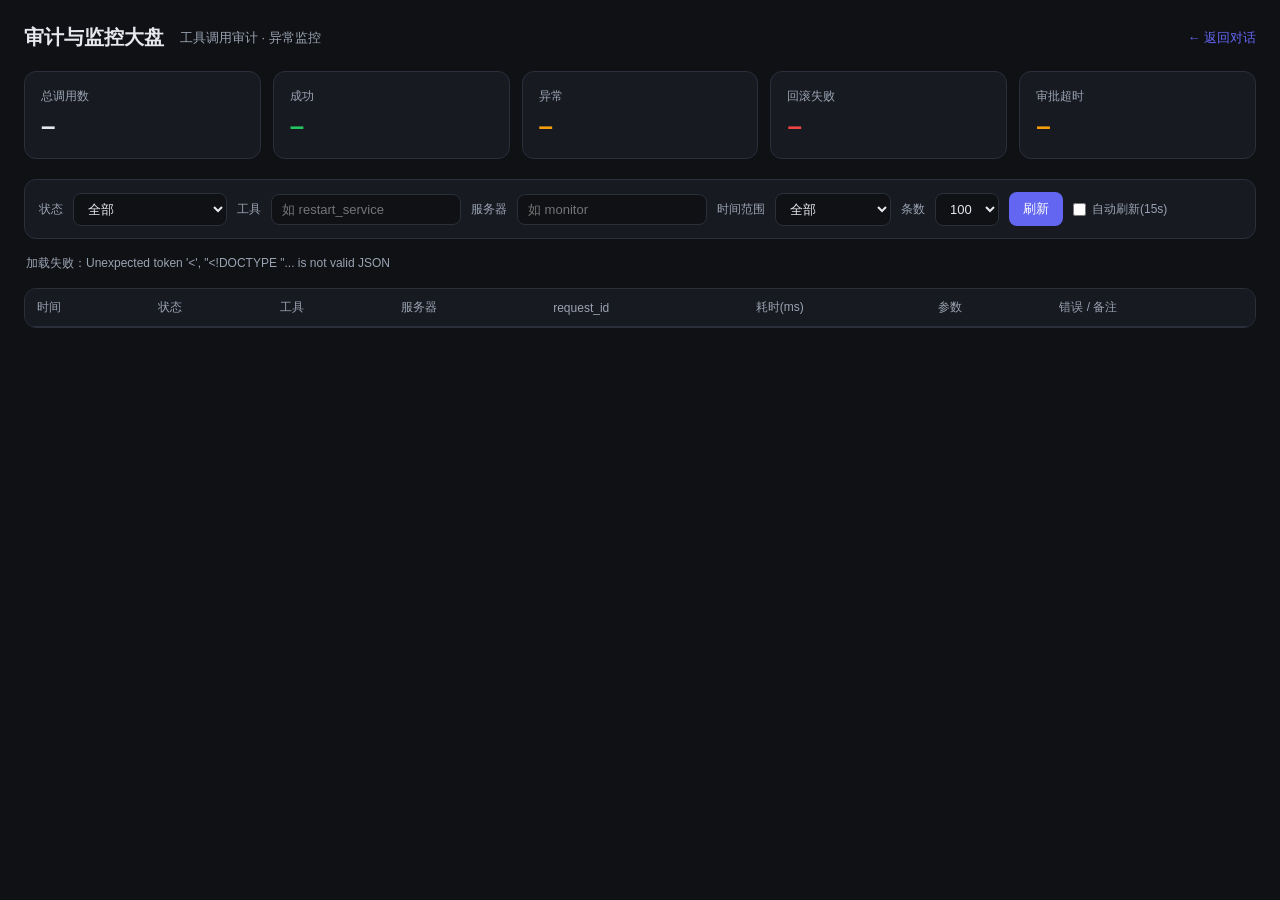
==== static/audit.html @ 4da2bb93 "feat: 审计可视化 + agent 自身监控 (D2)：/audit 大盘 + 审批超时/回滚失败告警 - audit_logger 增加 query(状态/工具/服务器/时间范围过滤) + st" ====
<!DOCTYPE html>
<html lang="zh-CN">
<head>
    <meta charset="UTF-8">
    <meta name="viewport" content="width=device-width, initial-scale=1.0">
    <title>审计与监控大盘 · AIOps Agent</title>
    <link rel="icon" href="data:image/svg+xml,%3Csvg xmlns='http://www.w3.org/2000/svg' viewBox='0 0 24 24'%3E%3Cdefs%3E%3ClinearGradient id='g' x1='0' y1='0' x2='1' y2='1'%3E%3Cstop offset='0' stop-color='%236366f1'/%3E%3Cstop offset='1' stop-color='%238b5cf6'/%3E%3C/linearGradient%3E%3C/defs%3E%3Crect width='24' height='24' rx='6' fill='url(%23g)'/%3E%3Cpath d='M12 5l2.1 4.9L19 12l-4.9 2.1L12 19l-2.1-4.9L5 12l4.9-2.1z' fill='white'/%3E%3C/svg%3E">
    <style>
        :root {
            --bg: #0f1115;
            --panel: #171a21;
            --border: #2a2f3a;
            --text: #e6e8ee;
            --text-dim: #9aa3b2;
            --accent: #6366f1;
            --green: #22c55e;
            --red: #ef4444;
            --orange: #f59e0b;
            --yellow: #eab308;
            --purple: #a855f7;
        }
        :root[data-theme="light"] {
            --bg: #f4f5f9;
            --panel: #ffffff;
            --border: #e2e5ec;
            --text: #1a1d26;
            --text-dim: #5b6472;
            --accent: #6366f1;
            --green: #16a34a;
            --red: #dc2626;
            --orange: #d97706;
            --yellow: #ca8a04;
            --purple: #9333ea;
        }
        * { box-sizing: border-box; margin: 0; padding: 0; }
        body {
            background: var(--bg);
            color: var(--text);
            font-family: -apple-system, BlinkMacSystemFont, "Segoe UI", "PingFang SC", "Microsoft YaHei", sans-serif;
            padding: 24px;
            min-height: 100vh;
        }
        a { color: var(--accent); }
        .topbar {
            display: flex;
            align-items: center;
            gap: 16px;
            margin-bottom: 20px;
        }
        .topbar h1 { font-size: 20px; font-weight: 600; }
        .topbar .sub { color: var(--text-dim); font-size: 13px; }
        .topbar .spacer { flex: 1; }
        .topbar a.back { font-size: 13px; text-decoration: none; }

        .cards { display: grid; grid-template-columns: repeat(auto-fit, minmax(150px, 1fr)); gap: 12px; margin-bottom: 20px; }
        .card {
            background: var(--panel);
            border: 1px solid var(--border);
            border-radius: 12px;
            padding: 16px;
        }
        .card .label { color: var(--text-dim); font-size: 12px; margin-bottom: 6px; }
        .card .value { font-size: 26px; font-weight: 700; }
        .card .value.good { color: var(--green); }
        .card .value.bad { color: var(--red); }
        .card .value.warn { color: var(--orange); }

        .toolbar {
            display: flex;
            flex-wrap: wrap;
            gap: 10px;
            align-items: center;
            background: var(--panel);
            border: 1px solid var(--border);
            border-radius: 12px;
            padding: 12px 14px;
            margin-bottom: 16px;
        }
        .toolbar label { font-size: 12px; color: var(--text-dim); }
        select, input {
            background: var(--bg);
            color: var(--text);
            border: 1px solid var(--border);
            border-radius: 8px;
            padding: 7px 10px;
            font-size: 13px;
        }
        select:focus, input:focus { outline: 1px solid var(--accent); }
        .btn {
            background: var(--accent);
            color: #fff;
            border: none;
            border-radius: 8px;
            padding: 8px 14px;
            font-size: 13px;
            cursor: pointer;
        }
        .btn:hover { opacity: .9; }
        .auto-label { display: flex; align-items: center; gap: 6px; font-size: 12px; color: var(--text-dim); cursor: pointer; }

        .table-wrap {
            background: var(--panel);
            border: 1px solid var(--border);
            border-radius: 12px;
            overflow: auto;
        }
        table { width: 100%; border-collapse: collapse; font-size: 13px; }
        th, td { padding: 10px 12px; text-align: left; border-bottom: 1px solid var(--border); white-space: nowrap; }
        th { color: var(--text-dim); font-weight: 500; font-size: 12px; position: sticky; top: 0; background: var(--panel); }
        tr:last-child td { border-bottom: none; }
        td.args, td.error { white-space: normal; max-width: 320px; word-break: break-all; color: var(--text-dim); }
        .badge {
            display: inline-block;
            padding: 2px 9px;
            border-radius: 999px;
            font-size: 11px;
            font-weight: 500;
        }
        .badge.success { background: rgba(34,197,94,.15); color: var(--green); }
        .badge.error { background: rgba(239,68,68,.15); color: var(--red); }
        .badge.timeout { background: rgba(239,68,68,.15); color: var(--red); }
        .badge.rollback_failed, .badge.rollback_skipped { background: rgba(239,68,68,.15); color: var(--red); }
        .badge.rollback_required, .badge.rollback_executed { background: rgba(168,85,247,.15); color: var(--purple); }
        .badge.approval_expired { background: rgba(245,158,11,.15); color: var(--orange); }
        .badge.approval_denied { background: rgba(234,179,8,.15); color: var(--yellow); }
        .badge.approval_approved { background: rgba(34,197,94,.15); color: var(--green); }
        .badge.pending_approval { background: rgba(234,179,8,.15); color: var(--yellow); }
        .badge.overloaded, .badge.conflict { background: rgba(245,158,11,.15); color: var(--orange); }
        .badge.default { background: rgba(154,163,178,.15); color: var(--text-dim); }

        .empty { padding: 40px; text-align: center; color: var(--text-dim); }
        .meta { color: var(--text-dim); font-size: 12px; margin: 8px 2px 16px; }
    </style>
    <script>
        (function () {
            var t = localStorage.getItem('aiops-theme-v2') || 'dark';
            document.documentElement.setAttribute('data-theme', t);
        })();
    </script>
</head>
<body>
    <div class="topbar">
        <h1>审计与监控大盘</h1>
        <span class="sub">工具调用审计 · 异常监控</span>
        <span class="spacer"></span>
        <a class="back" href="/">← 返回对话</a>
    </div>

    <div class="cards">
        <div class="card"><div class="label">总调用数</div><div class="value" id="cTotal">–</div></div>
        <div class="card"><div class="label">成功</div><div class="value good" id="cSuccess">–</div></div>
        <div class="card"><div class="label">异常</div><div class="value warn" id="cAnomaly">–</div></div>
        <div class="card"><div class="label">回滚失败</div><div class="value bad" id="cRollbackFail">–</div></div>
        <div class="card"><div class="label">审批超时</div><div class="value warn" id="cApprovalTimeout">–</div></div>
    </div>

    <div class="toolbar">
        <label>状态</label>
        <select id="fStatus">
            <option value="">全部</option>
            <option value="success">success</option>
            <option value="error">error</option>
            <option value="timeout">timeout</option>
            <option value="rollback_required">rollback_required</option>
            <option value="rollback_executed">rollback_executed</option>
            <option value="rollback_failed">rollback_failed</option>
            <option value="rollback_skipped">rollback_skipped</option>
            <option value="pending_approval">pending_approval</option>
            <option value="approval_approved">approval_approved</option>
            <option value="approval_denied">approval_denied</option>
            <option value="approval_expired">approval_expired</option>
            <option value="overloaded">overloaded</option>
            <option value="conflict">conflict</option>
        </select>
        <label>工具</label>
        <input id="fTool" type="text" placeholder="如 restart_service">
        <label>服务器</label>
        <input id="fServer" type="text" placeholder="如 monitor">
        <label>时间范围</label>
        <select id="fSince">
            <option value="0">全部</option>
            <option value="15">最近 15 分钟</option>
            <option value="60">最近 1 小时</option>
            <option value="240">最近 4 小时</option>
            <option value="1440">最近 24 小时</option>
        </select>
        <label>条数</label>
        <select id="fLimit">
            <option value="50">50</option>
            <option value="100" selected>100</option>
            <option value="200">200</option>
            <option value="500">500</option>
        </select>
        <button class="btn" id="refreshBtn">刷新</button>
        <label class="auto-label"><input type="checkbox" id="autoRefresh"> 自动刷新(15s)</label>
    </div>

    <div class="meta" id="meta">加载中…</div>

    <div class="table-wrap">
        <table>
            <thead>
                <tr>
                    <th>时间</th>
                    <th>状态</th>
                    <th>工具</th>
                    <th>服务器</th>
                    <th>request_id</th>
                    <th>耗时(ms)</th>
                    <th>参数</th>
                    <th>错误 / 备注</th>
                </tr>
            </thead>
            <tbody id="tbody"></tbody>
        </table>
        <div class="empty" id="empty" style="display:none;">暂无记录</div>
    </div>

    <script>
        const API_AUTH_KEY = window.API_AUTH_KEY || '';
        const STATUS_BADGE = new Set([
            'success', 'error', 'timeout', 'rollback_required', 'rollback_executed',
            'rollback_failed', 'rollback_skipped', 'pending_approval', 'approval_approved',
            'approval_denied', 'approval_expired', 'overloaded', 'conflict',
        ]);

        async function api(path) {
            const headers = {};
            if (API_AUTH_KEY) headers['X-API-Key'] = API_AUTH_KEY;
            const resp = await fetch(path, { headers });
            return resp.json();
        }

        function badge(status) {
            return STATUS_BADGE.has(status) ? status : 'default';
        }

        function esc(s) {
            return String(s == null ? '' : s)
                .replace(/&/g, '&amp;').replace(/</g, '&lt;').replace(/>/g, '&gt;');
        }

        function fmtTime(ts) {
            if (!ts) return '-';
            const d = new Date(ts);
            if (isNaN(d.getTime())) return esc(ts);
            return d.toLocaleString('zh-CN', { hour12: false });
        }

        async function loadSummary() {
            try {
                const body = await api('/api/harness/audit/summary');
                const data = (body && body.data) || {};
                const counts = data.status_counts || {};
                const total = Object.values(counts).reduce((a, b) => a + b, 0);
                const success = counts.success || 0;
                const rollbackFail = (counts.rollback_failed || 0) + (counts.rollback_skipped || 0);
                const approvalTimeout = counts.approval_expired || 0;
                document.getElementById('cTotal').textContent = total;
                document.getElementById('cSuccess').textContent = success;
                document.getElementById('cAnomaly').textContent = total - success;
                document.getElementById('cRollbackFail').textContent = rollbackFail;
                document.getElementById('cApprovalTimeout').textContent = approvalTimeout;
            } catch (e) {
                console.error('加载汇总失败', e);
            }
        }

        async function loadList() {
            const params = new URLSearchParams();
            const status = document.getElementById('fStatus').value;
            const tool = document.getElementById('fTool').value.trim();
            const server = document.getElementById('fServer').value.trim();
            const since = document.getElementById('fSince').value;
            const limit = document.getElementById('fLimit').value;
            if (status) params.set('status', status);
            if (tool) params.set('tool', tool);
            if (server) params.set('server', server);
            if (since !== '0') params.set('since_minutes', since);
            params.set('limit', limit);

            const tbody = document.getElementById('tbody');
            const empty = document.getElementById('empty');
            const meta = document.getElementById('meta');
            try {
                const body = await api('/api/harness/audit?' + params.toString());
                const data = (body && body.data) || {};
                const items = data.items || [];
                meta.textContent = '共 ' + (data.count || items.length) + ' 条记录';
                tbody.innerHTML = '';
                empty.style.display = items.length ? 'none' : 'block';
                for (const r of items) {
                    const tr = document.createElement('tr');
                    tr.innerHTML =
                        '<td>' + fmtTime(r.ts) + '</td>' +
                        '<td><span class="badge ' + badge(r.status) + '">' + esc(r.status) + '</span></td>' +
                        '<td>' + esc(r.tool) + '</td>' +
                        '<td>' + esc(r.server || '-') + '</td>' +
                        '<td>' + esc((r.request_id || '-').slice(0, 12)) + '</td>' +
                        '<td>' + esc(r.duration_ms) + '</td>' +
                        '<td class="args">' + esc(r.args) + '</td>' +
                        '<td class="error">' + esc(r.error || '') + '</td>';
                    tbody.appendChild(tr);
                }
            } catch (e) {
                console.error('加载列表失败', e);
                meta.textContent = '加载失败：' + e.message;
            }
        }

        async function refresh() {
            await Promise.all([loadSummary(), loadList()]);
        }

        document.getElementById('refreshBtn').addEventListener('click', refresh);
        document.getElementById('fStatus').addEventListener('change', loadList);
        document.getElementById('fSince').addEventListener('change', loadList);
        document.getElementById('fLimit').addEventListener('change', loadList);
        document.getElementById('fTool').addEventListener('change', loadList);
        document.getElementById('fServer').addEventListener('change', loadList);

        let timer = null;
        document.getElementById('autoRefresh').addEventListener('change', function () {
            if (this.checked) {
                timer = setInterval(refresh, 15000);
            } else if (timer) {
                clearInterval(timer);
                timer = null;
            }
        });

        refresh();
    </script>
</body>
</html>
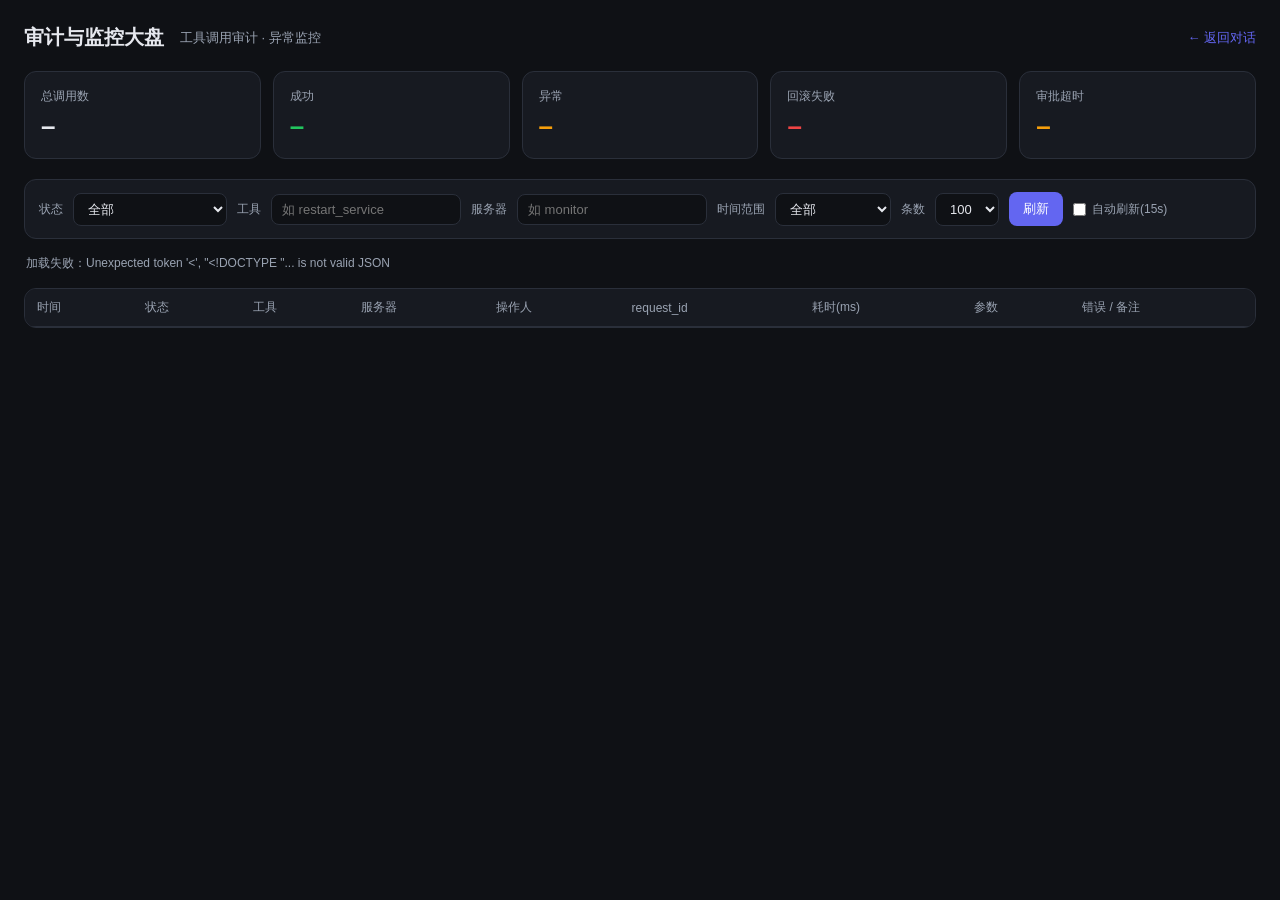
==== commit e5906473: "feat(C2): 权限与多用户 RBAC - 新增 app/core/auth.py：PBKDF2-SHA256 密码哈希 + 无状态 HMAC token + UserStore + requir" ====
--- a/static/audit.html
+++ b/static/audit.html
@@ -126,6 +126,7 @@
         .badge.approval_approved { background: rgba(34,197,94,.15); color: var(--green); }
         .badge.pending_approval { background: rgba(234,179,8,.15); color: var(--yellow); }
         .badge.overloaded, .badge.conflict { background: rgba(245,158,11,.15); color: var(--orange); }
+        .badge.denied { background: rgba(239,68,68,.15); color: var(--red); }
         .badge.default { background: rgba(154,163,178,.15); color: var(--text-dim); }
 
         .empty { padding: 40px; text-align: center; color: var(--text-dim); }
@@ -171,6 +172,7 @@
             <option value="approval_expired">approval_expired</option>
             <option value="overloaded">overloaded</option>
             <option value="conflict">conflict</option>
+            <option value="denied">denied</option>
         </select>
         <label>工具</label>
         <input id="fTool" type="text" placeholder="如 restart_service">
@@ -205,6 +207,7 @@
                     <th>状态</th>
                     <th>工具</th>
                     <th>服务器</th>
+                    <th>操作人</th>
                     <th>request_id</th>
                     <th>耗时(ms)</th>
                     <th>参数</th>
@@ -218,16 +221,27 @@
 
     <script>
         const API_AUTH_KEY = window.API_AUTH_KEY || '';
+        const TOKEN_KEY = 'aiops_token';
+        function getToken() {
+            try { return localStorage.getItem(TOKEN_KEY) || ''; } catch (e) { return ''; }
+        }
         const STATUS_BADGE = new Set([
             'success', 'error', 'timeout', 'rollback_required', 'rollback_executed',
             'rollback_failed', 'rollback_skipped', 'pending_approval', 'approval_approved',
-            'approval_denied', 'approval_expired', 'overloaded', 'conflict',
+            'approval_denied', 'approval_expired', 'overloaded', 'conflict', 'denied',
         ]);
 
         async function api(path) {
             const headers = {};
-            if (API_AUTH_KEY) headers['X-API-Key'] = API_AUTH_KEY;
+            const token = getToken();
+            if (token) headers['Authorization'] = 'Bearer ' + token;
+            else if (API_AUTH_KEY) headers['X-API-Key'] = API_AUTH_KEY;
             const resp = await fetch(path, { headers });
+            if (resp.status === 401) {
+                try { localStorage.removeItem(TOKEN_KEY); } catch (e) {}
+                location.href = '/login';
+                return { code: 401, message: 'unauthorized', data: {} };
+            }
             return resp.json();
         }
 
@@ -296,6 +310,7 @@
                         '<td><span class="badge ' + badge(r.status) + '">' + esc(r.status) + '</span></td>' +
                         '<td>' + esc(r.tool) + '</td>' +
                         '<td>' + esc(r.server || '-') + '</td>' +
+                        '<td>' + esc(r.actor || '-') + '</td>' +
                         '<td>' + esc((r.request_id || '-').slice(0, 12)) + '</td>' +
                         '<td>' + esc(r.duration_ms) + '</td>' +
                         '<td class="args">' + esc(r.args) + '</td>' +
